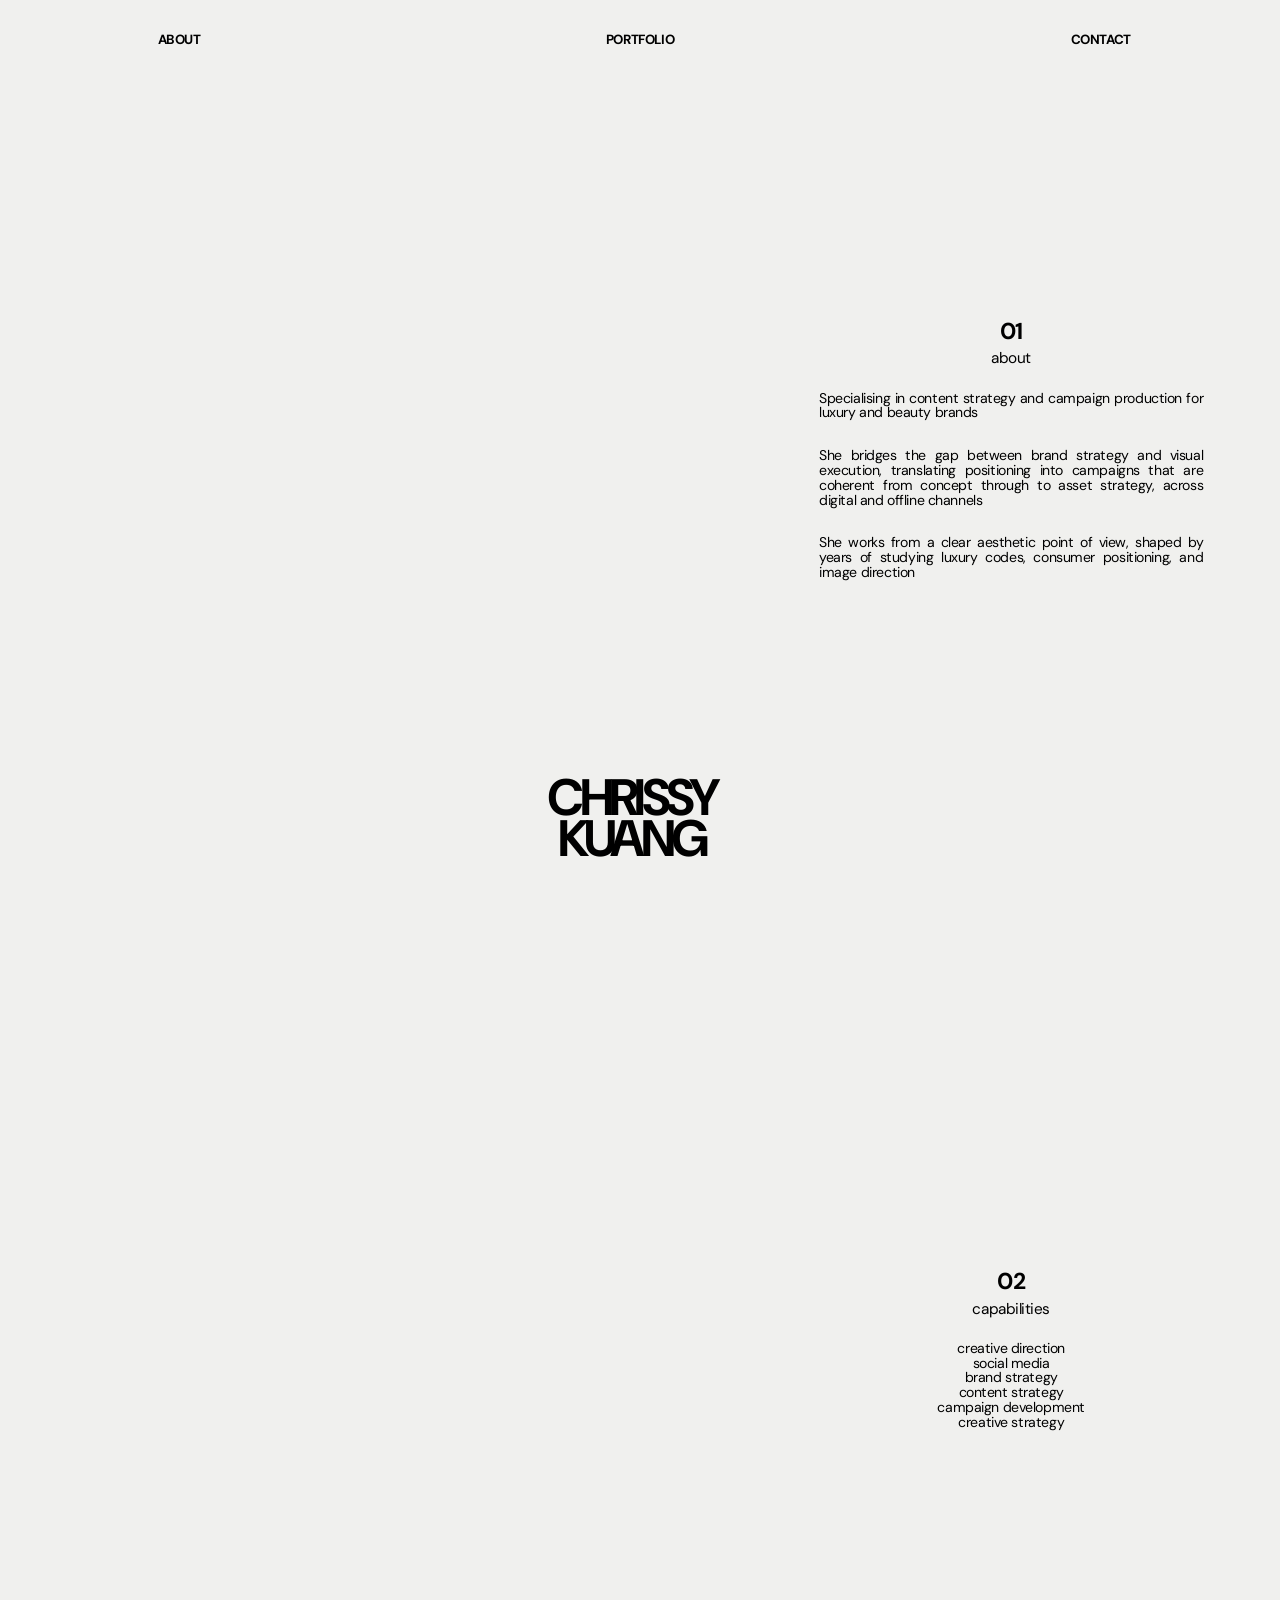
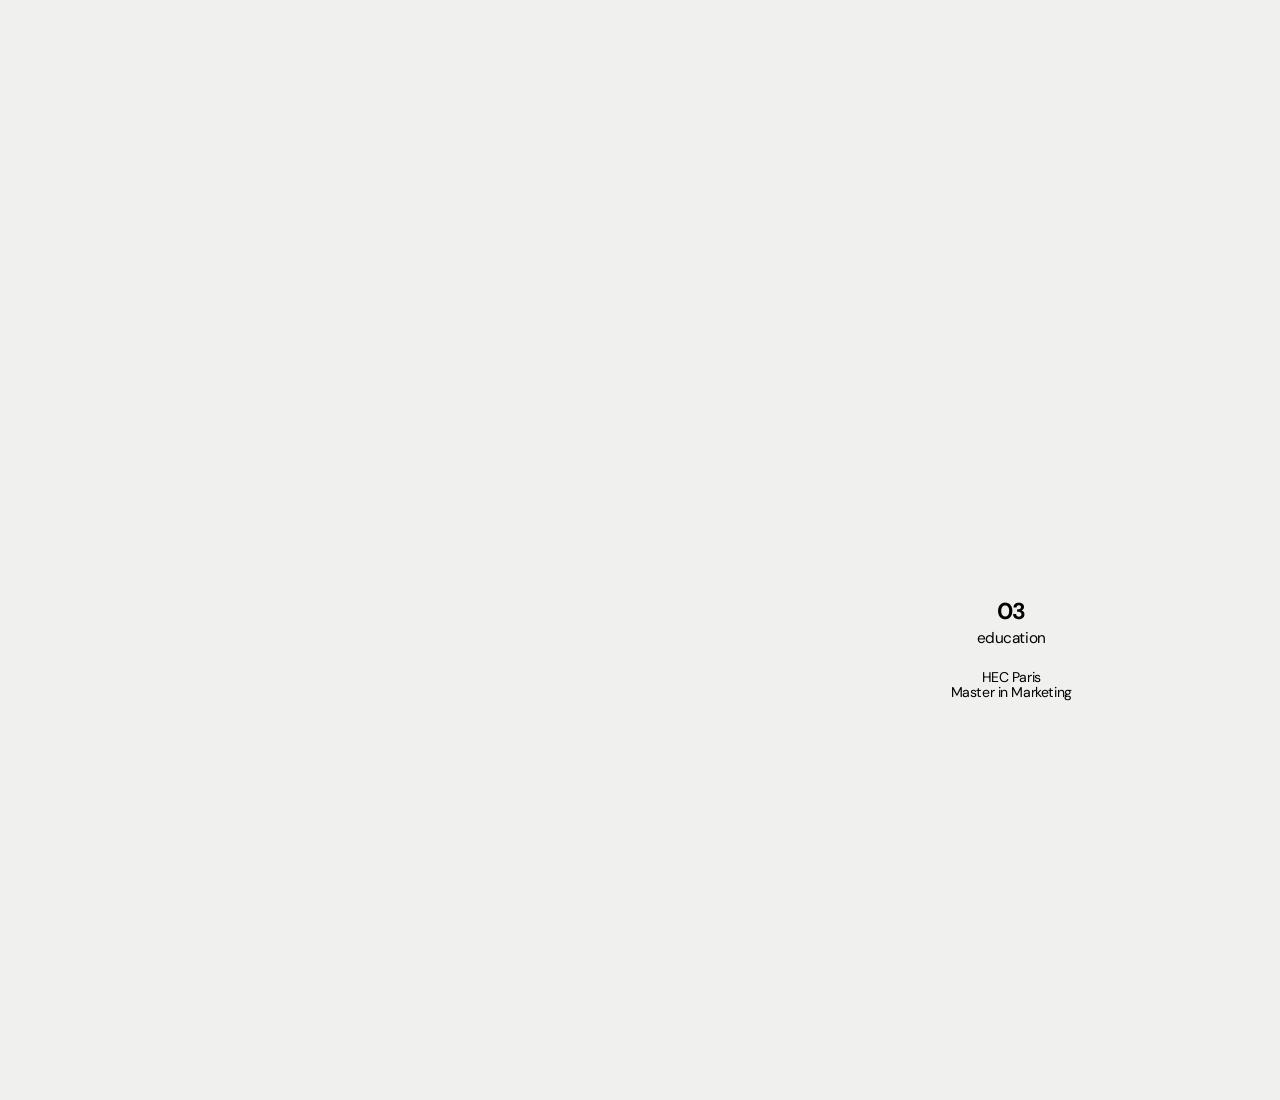
==== about.html @ 56d1f11c "Initial commit" ====
<!DOCTYPE html>
<html lang="en">
<head>
  <meta charset="UTF-8">
  <meta name="viewport" content="width=device-width, initial-scale=1.0">
  <title>About</title>
  <link rel="preconnect" href="https://fonts.googleapis.com">
  <link rel="preconnect" href="https://fonts.gstatic.com" crossorigin>
  <link href="https://fonts.googleapis.com/css2?family=DM+Sans:wght@400;700&display=swap" rel="stylesheet">
  <link rel="stylesheet" href="shared.css">
  <link rel="stylesheet" href="about.css">
  <link rel="stylesheet" href="contact-layer.css">
</head>
<body>
  <header class="site-header">
    <nav class="nav" aria-label="Main">
      <a class="nav-tab" href="about.html" aria-current="page">About</a>
      <a class="nav-tab" href="index.html">Portfolio</a>
      <button type="button" class="nav-tab contact-toggle" aria-expanded="false" aria-controls="contact-layer"><span class="contact-word">Contact</span></button>
    </nav>
  </header>

  <main class="about-main">
    <h1 class="about-name">Chrissy<br>Kuang</h1>
    <div class="about-sections">
      <section class="about-section" data-batch="0">
        <header class="about-head">
          <p class="about-num">01</p>
          <h2 class="about-title">about</h2>
        </header>
        <div class="about-body about-prose">
          <p>Specialising in content strategy and campaign production for luxury and beauty brands</p>
          <p>She bridges the gap between brand strategy and visual execution, translating positioning into campaigns that are coherent from concept through to asset strategy, across digital and offline channels</p>
          <p>She works from a clear aesthetic point of view, shaped by years of studying luxury codes, consumer positioning, and image direction</p>
        </div>
      </section>
      <section class="about-section" data-batch="1">
        <header class="about-head">
          <p class="about-num">02</p>
          <h2 class="about-title">capabilities</h2>
        </header>
        <div class="about-body about-list" id="capabilities"></div>
      </section>
      <section class="about-section" data-batch="2">
        <header class="about-head">
          <p class="about-num">03</p>
          <h2 class="about-title">education</h2>
        </header>
        <div class="about-body about-lines">
          <p>HEC Paris</p>
          <p>Master in Marketing</p>
        </div>
      </section>
    </div>
  </main>

  <aside class="about-stage" id="about-stage" aria-hidden="true"></aside>

  <script src="projects.js"></script>
  <script src="about.js"></script>
  <script src="contact-layer.js"></script>
</body>
</html>
---- shared.css ----
:root {
  --hover-text: #e9ffa0;
  --nav-size: clamp(13px, 1.04vw, 24px);
  --nav-tracking: -0.09em;
  --ls-small: -0.03em;
  --project-size: 25pt;
}
---- about.css ----
*,
*::before,
*::after {
  box-sizing: border-box;
}

@view-transition {
  navigation: auto;
}

:root {
  --bg: #f0f0ee;
  --text: #000;
  --nav-h: 80px;
  --edge: 6vw;
  --about-bar: 18.36vw;
}

html {
  scroll-snap-type: y mandatory;
  scroll-behavior: smooth;
}

html,
body {
  margin: 0;
  background: var(--bg);
  color: var(--text);
  font-family: "DM Sans", sans-serif;
  font-weight: 400;
  letter-spacing: var(--ls-small);
}

.site-header {
  position: fixed;
  top: 0;
  left: 0;
  right: 0;
  z-index: 8;
  height: var(--nav-h);
  background: var(--bg);
}

.nav {
  display: grid;
  grid-template-columns: 28% 44% 28%;
  height: var(--nav-h);
}

.nav-tab {
  display: flex;
  align-items: center;
  justify-content: center;
  color: #000;
  font-family: "DM Sans", sans-serif;
  font-size: var(--nav-size);
  font-weight: 700;
  letter-spacing: var(--ls-small);
  line-height: 1;
  text-transform: uppercase;
  text-decoration: none;
}

.about-name {
  margin: 0;
  color: #000;
  font-family: "DM Sans", sans-serif;
  font-weight: 700;
  font-size: 4vw;
  line-height: 0.8;
  letter-spacing: -0.09em;
  text-transform: uppercase;
  text-align: center;
}

.about-head,
.about-list,
.about-lines {
  text-align: center;
}

.about-num,
.about-title {
  margin: 0;
  color: #000;
  font-family: "DM Sans", sans-serif;
  letter-spacing: var(--ls-small);
  line-height: 1;
}

.about-num {
  font-weight: 700;
  font-size: max(16px, 1.8vw);
}

.about-title {
  margin-top: 8px;
  font-weight: 400;
  font-size: max(14px, 1.2vw);
  text-transform: lowercase;
}

.about-body {
  width: 100%;
  margin-top: 24px;
}

.about-body p {
  margin: 0;
  font-weight: 400;
  font-size: max(14px, 1.1vw);
  line-height: 1.05;
  letter-spacing: var(--ls-small);
}

.about-prose p {
  text-align: justify;
  text-align-last: left;
  hyphens: none;
}

.about-prose p + p {
  margin-top: 28px;
}

.about-list p {
  text-transform: lowercase;
}

.about-stage {
  position: fixed;
  left: 0;
  right: 0;
  bottom: 0;
  z-index: 4;
  height: 0;
  margin: 0;
  pointer-events: none;
}

.about-group {
  position: absolute;
  left: var(--edge);
  bottom: 0;
  display: flex;
  align-items: flex-end;
  gap: 12px;
  margin: 0;
}

.about-slot {
  position: relative;
  width: 11vw;
  flex: none;
  height: 0;
  overflow: hidden;
  contain: layout paint;
  will-change: height;
}

.about-photo {
  position: absolute;
  inset: 0;
  display: block;
  width: 100%;
  height: 100%;
  object-fit: cover;
  object-position: center;
  opacity: 0;
}

.about-photo.is-on {
  opacity: 1;
}

.about-photo:not([src]) {
  visibility: hidden;
}

@media (min-width: 769px) {
  .about-name {
    position: fixed;
    left: calc(var(--edge) + 33vw + 48px);
    bottom: 40px;
    z-index: 5;
    width: max-content;
  }

  .about-sections {
    width: 30vw;
    margin-left: 64vw;
  }

  .about-section {
    display: flex;
    flex-direction: column;
    align-items: center;
    justify-content: center;
    height: 100dvh;
    scroll-snap-align: center;
    scroll-snap-stop: always;
  }
}

@media (max-width: 768px) {
  :root {
    --nav-size: 13px;
    --edge-m: 5vw;
  }

  .nav {
    padding: 0 var(--edge-m);
  }

  .nav-tab {
    white-space: nowrap;
  }

  .nav-tab:first-child {
    justify-content: flex-start;
  }

  .about-main {
    padding: 0;
  }

  .about-name {
    position: fixed;
    top: calc(var(--nav-h) + 7vw);
    left: var(--edge-m);
    z-index: 6;
    width: max-content;
    max-width: calc(100vw - var(--edge-m) * 2);
    margin: 0;
    font-size: clamp(40px, 10vw, 84px);
    line-height: 0.8;
    letter-spacing: -0.09em;
    text-align: left;
    pointer-events: none;
  }

  .about-name::before {
    content: "";
    position: absolute;
    z-index: -1;
    top: -7vw;
    bottom: -4vw;
    left: calc(var(--edge-m) * -1);
    width: 100vw;
    background: #f0f0ee;
  }

  .about-sections {
    width: auto;
    margin: 0;
  }

  .about-section {
    display: flex;
    flex-direction: column;
    align-items: center;
    justify-content: center;
    box-sizing: border-box;
    height: 100dvh;
    padding-top: var(--top-h, 0px);
    padding-bottom: var(--bar-h, 0px);
    scroll-snap-align: center;
    scroll-snap-stop: always;
  }

  .about-num {
    font-size: clamp(20px, 3.5vw, 28px);
  }

  .about-title {
    margin-top: 6px;
    font-size: clamp(14px, 2.4vw, 19px);
  }

  .about-body {
    margin-top: 8vw;
  }

  .about-body p {
    font-size: clamp(14px, 2.5vw, 20px);
  }

  .about-prose {
    width: 72vw;
    margin-inline: auto;
  }

  .about-prose p + p {
    margin-top: 20px;
  }

  .about-body.about-list,
  .about-body.about-lines {
    width: fit-content;
    margin-inline: auto;
    text-align: left;
  }

  .about-list p,
  .about-lines p {
    text-align: left;
  }

  .about-stage {
    z-index: 5;
    height: var(--bar-h, 0px);
    background: #f0f0ee;
  }

  .about-group {
    left: var(--edge-m);
    bottom: 12px;
    gap: 12px;
  }

  .about-slot {
    width: calc((100vw - 10vw - 24px) / 3);
  }
}

html.is-about-intro .about-name,
html.is-about-intro .about-sections {
  opacity: 0;
}

html.is-about-intro.is-about-play .about-name,
html.is-about-intro.is-about-play .about-sections {
  animation: about-fade 400ms ease 760ms forwards;
}

@keyframes about-fade {
  from {
    opacity: 0;
  }

  to {
    opacity: 1;
  }
}

@media (prefers-reduced-motion: reduce) {
  html {
    scroll-behavior: auto;
  }

  .about-slot {
    transition: none !important;
  }

  .about-photo {
    transition: opacity 150ms ease;
  }

  html.is-about-intro .about-name,
  html.is-about-intro .about-sections,
  html.is-about-intro.is-about-play .about-name,
  html.is-about-intro.is-about-play .about-sections {
    opacity: 1;
    transform: none;
    animation: none;
  }
}
---- contact-layer.css ----
button.contact-toggle {
  margin: 0;
  padding: 0;
  border: 0;
  background: none;
  color: #000;
  font-family: inherit;
  cursor: pointer;
  appearance: none;
  -webkit-appearance: none;
}

.contact-toggle.is-floating {
  position: fixed;
  z-index: 81;
  margin: 0;
}

.contact-layer {
  position: fixed;
  inset: 0;
  z-index: 80;
  background: rgba(240, 240, 238, 0.6);
  -webkit-backdrop-filter: blur(18px);
  backdrop-filter: blur(18px);
  opacity: 0;
  visibility: hidden;
  pointer-events: none;
  transition: opacity 250ms ease, visibility 0s linear 250ms;
}

.contact-layer.is-open {
  opacity: 1;
  visibility: visible;
  pointer-events: auto;
  transition: opacity 300ms ease, visibility 0s linear 0s;
}

.contact-lines {
  position: fixed;
  z-index: 81;
  display: flex;
  flex-direction: column;
  align-items: flex-end;
  margin: 0;
  padding: 0;
  opacity: 0;
  transform: translateX(12px);
  visibility: hidden;
  pointer-events: none;
}

.contact-lines a {
  color: #000;
  font-family: "DM Sans", sans-serif;
  font-size: var(--nav-size);
  font-weight: 400;
  font-style: normal;
  letter-spacing: var(--ls-small);
  line-height: 1.3;
  text-align: right;
  text-decoration: none;
  white-space: nowrap;
  pointer-events: none;
  transition: color 150ms;
}

.contact-lines a:hover,
.contact-lines a:focus-visible {
  color: #5170ff;
}

.contact-lines.is-open {
  opacity: 1;
  transform: none;
  visibility: visible;
  transition:
    opacity 350ms cubic-bezier(0.22, 0.61, 0.36, 1) 100ms,
    transform 350ms cubic-bezier(0.22, 0.61, 0.36, 1) 100ms,
    visibility 0s linear 0s;
}

.contact-lines.is-closing {
  opacity: 0;
  transform: none;
  visibility: hidden;
  transition: opacity 250ms ease, visibility 0s linear 250ms;
}

.contact-lines.is-open a {
  pointer-events: auto;
}

.contact-lines .contact-gap {
  margin-top: 28px;
}

.copied-label {
  position: fixed;
  top: 0;
  left: 0;
  z-index: 82;
  margin: 0;
  color: #000;
  background: none;
  font-family: "DM Sans", sans-serif;
  font-size: var(--nav-size);
  font-weight: 400;
  letter-spacing: var(--ls-small);
  line-height: 1;
  white-space: nowrap;
  pointer-events: none;
  opacity: 0;
  visibility: hidden;
}

.copied-label.is-on {
  opacity: 1;
  visibility: visible;
  transition: opacity 100ms ease;
}

.copied-label.is-out {
  opacity: 0;
  visibility: hidden;
  transition: opacity 250ms ease, visibility 0s linear 250ms;
}

@media (prefers-reduced-motion: reduce) {
  .contact-layer {
    transition: opacity 150ms ease, visibility 0s linear 150ms;
  }

  .contact-layer.is-open {
    transition: opacity 150ms ease, visibility 0s linear 0s;
  }

  .contact-lines,
  .contact-lines.is-open,
  .contact-lines.is-closing {
    transform: none;
  }

  .contact-lines.is-open {
    transition: opacity 150ms ease, visibility 0s linear 0s;
  }

  .contact-lines.is-closing {
    transition: opacity 150ms ease, visibility 0s linear 150ms;
  }
}
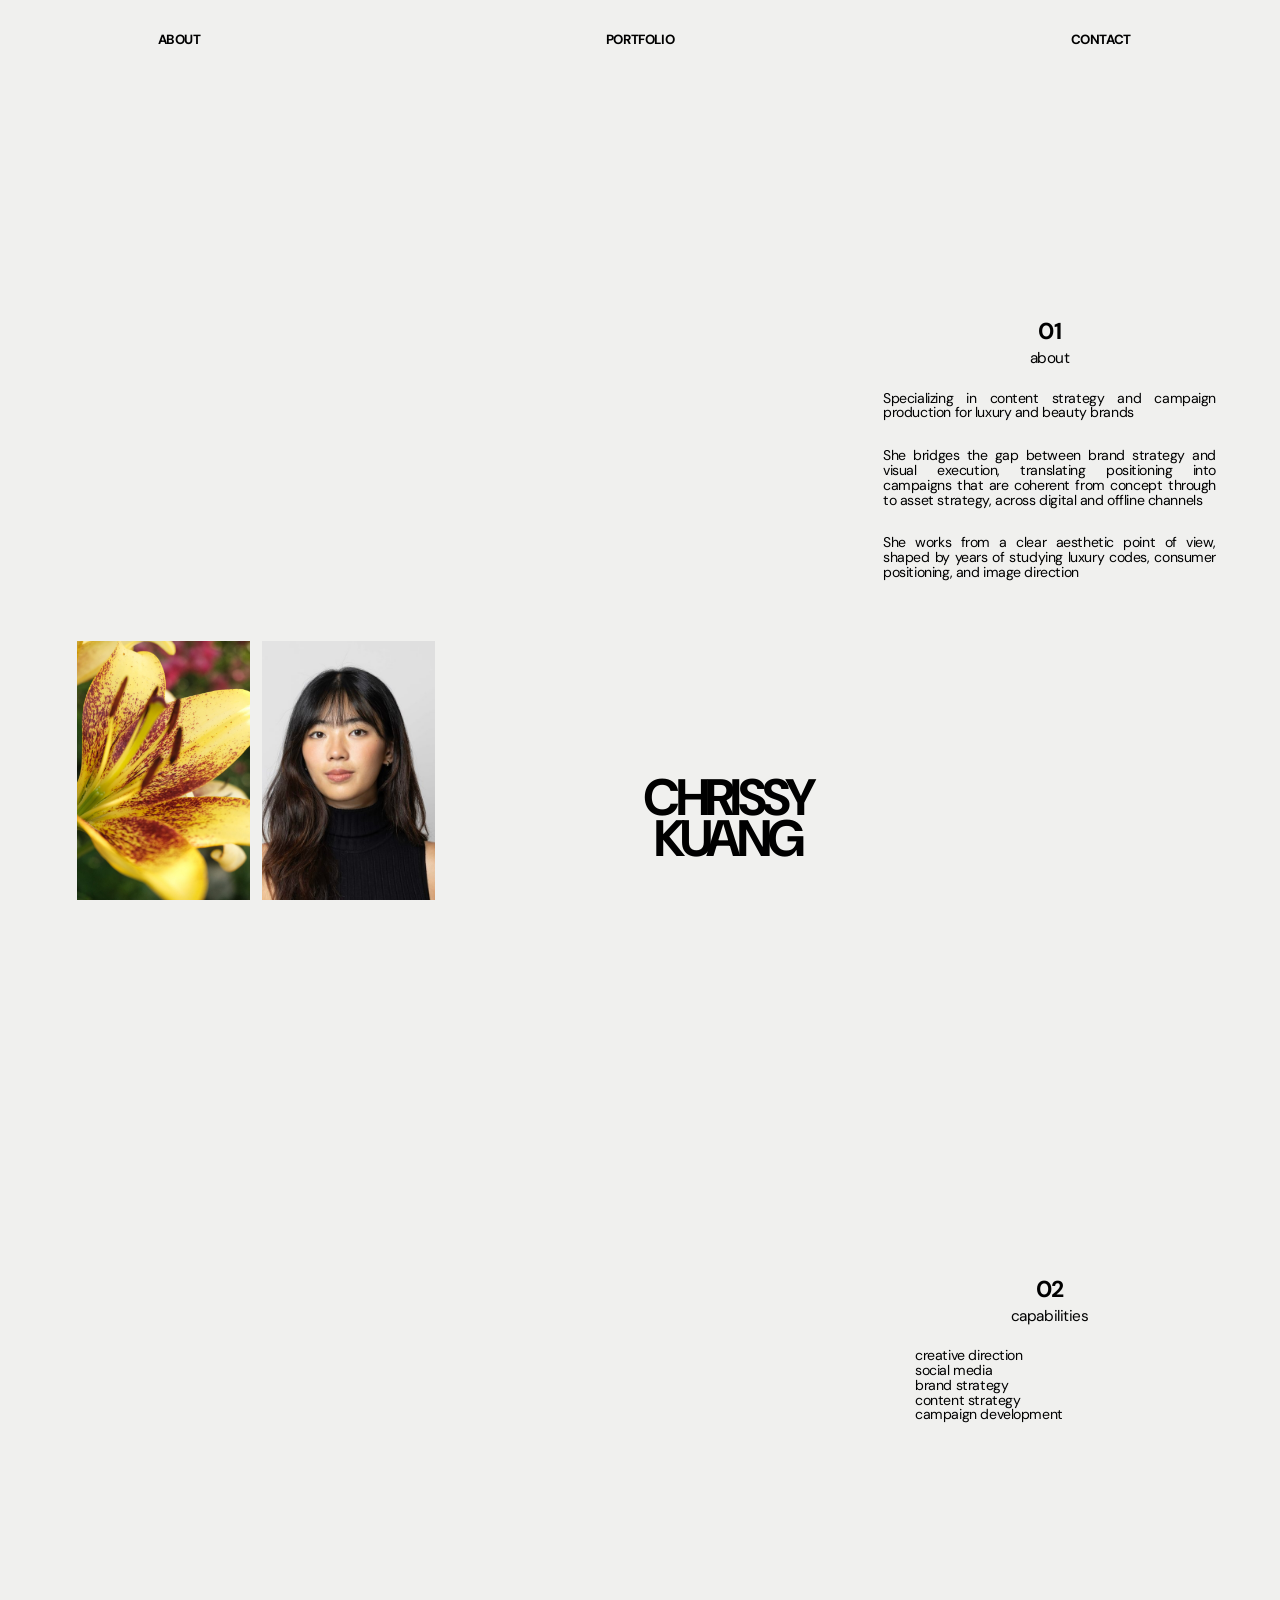
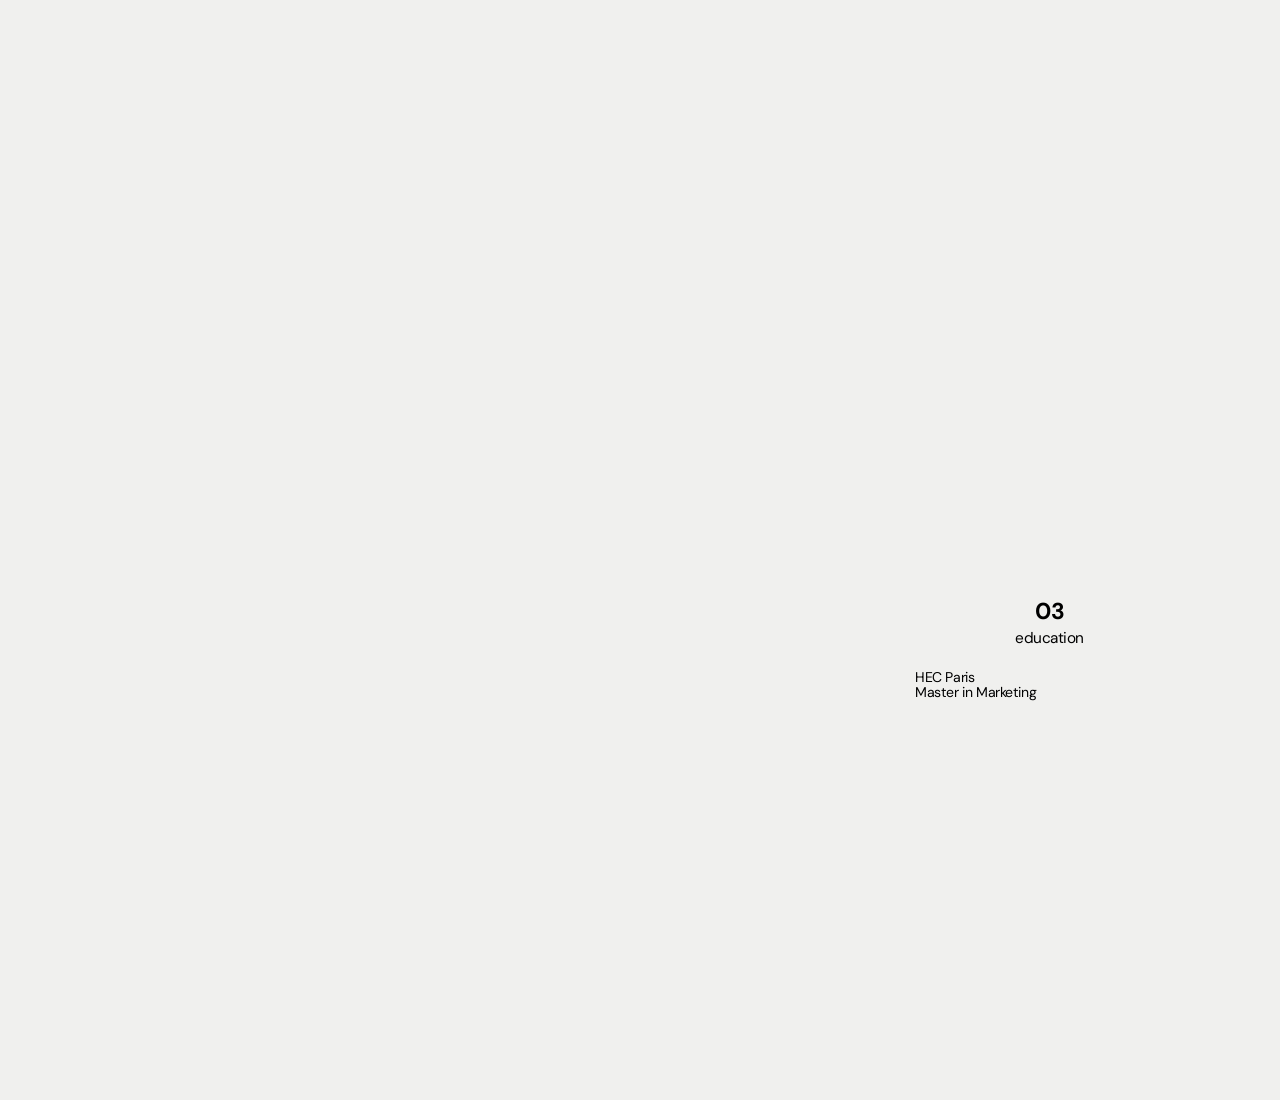
==== commit 4af3f332: "multiple tasks" ====
--- a/about.html
+++ b/about.html
@@ -29,7 +29,7 @@
           <h2 class="about-title">about</h2>
         </header>
         <div class="about-body about-prose">
-          <p>Specialising in content strategy and campaign production for luxury and beauty brands</p>
+          <p>Specializing in content strategy and campaign production for luxury and beauty brands</p>
           <p>She bridges the gap between brand strategy and visual execution, translating positioning into campaigns that are coherent from concept through to asset strategy, across digital and offline channels</p>
           <p>She works from a clear aesthetic point of view, shaped by years of studying luxury codes, consumer positioning, and image direction</p>
         </div>
--- a/shared.css
+++ b/shared.css
@@ -1,7 +1,22 @@
 :root {
   --hover-text: #e9ffa0;
+  --hover-blue: #5170ff;
   --nav-size: clamp(13px, 1.04vw, 24px);
   --nav-tracking: -0.09em;
   --ls-small: -0.03em;
   --project-size: 25pt;
 }
+
+@media (hover: hover) and (pointer: fine) {
+  a,
+  button {
+    transition: color 150ms ease;
+  }
+
+  a:hover,
+  button:hover,
+  a:hover *,
+  button:hover * {
+    color: var(--hover-blue) !important;
+  }
+}
--- a/about.css
+++ b/about.css
@@ -13,7 +13,7 @@
   --text: #000;
   --nav-h: 80px;
   --edge: 6vw;
-  --about-bar: 18.36vw;
+  --about-bar: 20.25vw;
 }
 
 html {
@@ -150,7 +150,7 @@
 
 .about-slot {
   position: relative;
-  width: 11vw;
+  width: 13.5vw;
   flex: none;
   height: 0;
   overflow: hidden;
@@ -180,7 +180,7 @@
 @media (min-width: 769px) {
   .about-name {
     position: fixed;
-    left: calc(var(--edge) + 33vw + 48px);
+    left: calc(var(--edge) + 40.5vw + 48px);
     bottom: 40px;
     z-index: 5;
     width: max-content;
@@ -188,7 +188,7 @@
 
   .about-sections {
     width: 30vw;
-    margin-left: 64vw;
+    margin-left: 67vw;
   }
 
   .about-section {
@@ -199,6 +199,34 @@
     height: 100dvh;
     scroll-snap-align: center;
     scroll-snap-stop: always;
+  }
+
+  .about-head {
+    text-align: center;
+  }
+
+  .about-body {
+    margin-left: auto;
+    margin-right: auto;
+  }
+
+  .about-prose {
+    width: 26vw;
+  }
+
+  .about-prose p {
+    text-align: justify;
+    text-align-last: left;
+  }
+
+  .about-list,
+  .about-lines {
+    width: 21vw;
+  }
+
+  .about-list p,
+  .about-lines p {
+    text-align: left;
   }
 }
 
--- a/contact-layer.css
+++ b/contact-layer.css
@@ -67,7 +67,7 @@
 
 .contact-lines a:hover,
 .contact-lines a:focus-visible {
-  color: #5170ff;
+  color: var(--hover-blue);
 }
 
 .contact-lines.is-open {
